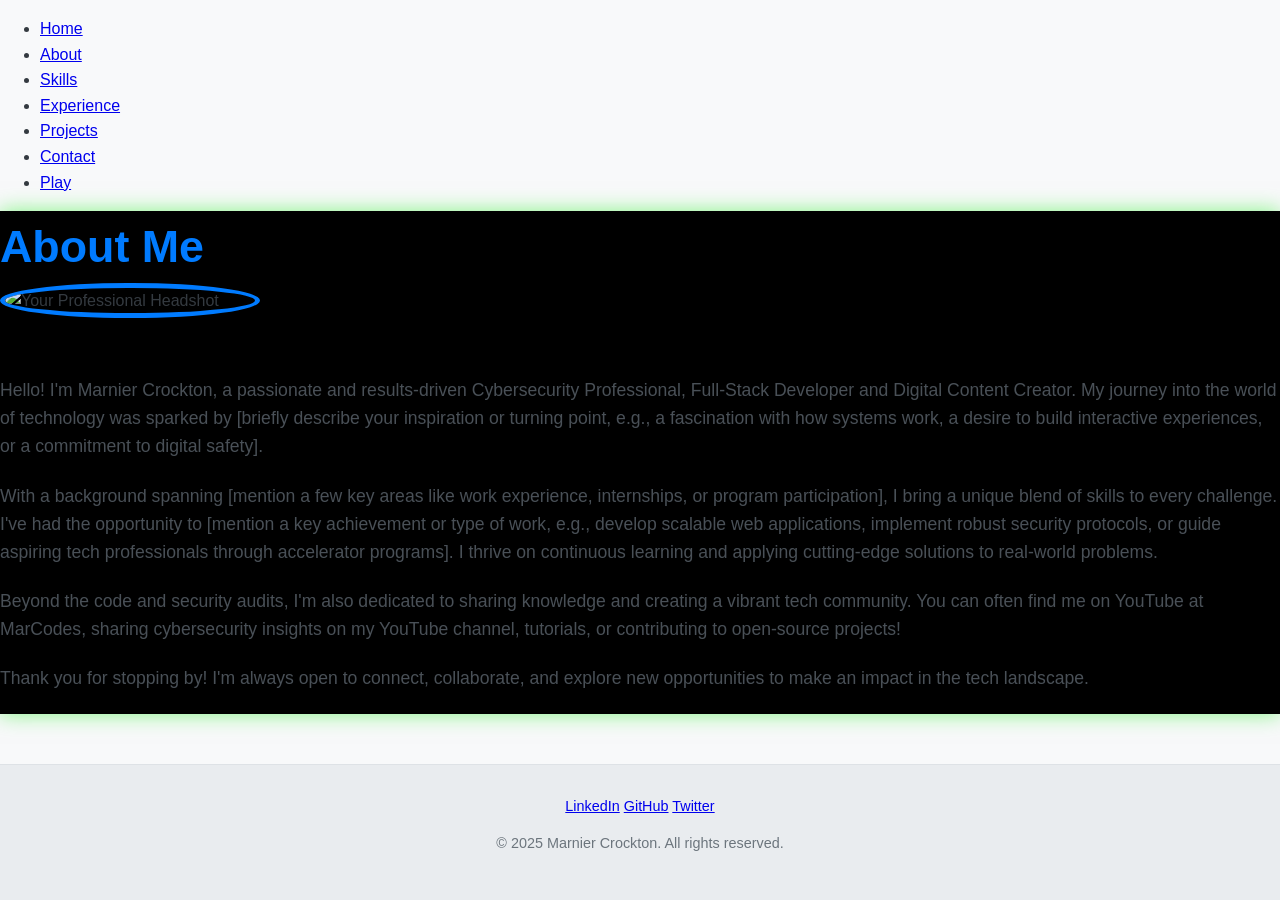
==== about.html @ 7a098f47 "Add files via upload" ====
<!DOCTYPE html>
<html lang="en">
<head>
    <meta charset="UTF-8">
    <meta name="viewport" content="width=device-width, initial-scale=1.0">
    <title>About Me - Marnier Crockton</title>
    <link rel="stylesheet" href="styles.css">
    <link href="https://fonts.googleapis.com/css2?family=Press+Start+2P&display=swap" rel="stylesheet">
    <script src="https://cdn.tailwindcss.com"></script>
</head>
<body class="bg-black text-green-400">
    <nav id="top-nav">
        <ul>
            <li><a href="index.html">Home</a></li>
            <li><a href="about.html">About</a></li> <li><a href="#skills">Skills</a></li>
             <li class="dropdown">
                <a href="#experience">Experience</a>
                <div class="dropdown-content">
                    </div>
            </li>
            <li><a href="#projects">Projects</a></li>
            <li><a href="#contact">Contact</a></li>
             <li><a id="play-game-button" href="#">Play</a></li>
        </ul>
    </nav>

    <div id="pip-boy-screen" class="container" style="background-color: #000; box-shadow: 0 0 20px rgba(15, 240, 15, 0.5);">
        <h1 class="text-2xl font-bold mb-4 header-box">About Me</h1>
        <div class="about-content-flex">
            <img src="/Images/MarValutBoy.png" alt="Your Professional Headshot" class="profile-picture-flex">
            <div class="about-text-flex">
                <p>Hello! I'm Marnier Crockton, a passionate and results-driven Cybersecurity Professional, Full-Stack Developer and Digital Content Creator. My journey into the world of technology was sparked by [briefly describe your inspiration or turning point, e.g., a fascination with how systems work, a desire to build interactive experiences, or a commitment to digital safety].</p>

                <p>With a background spanning [mention a few key areas like work experience, internships, or program participation], I bring a unique blend of skills to every challenge. I've had the opportunity to [mention a key achievement or type of work, e.g., develop scalable web applications, implement robust security protocols, or guide aspiring tech professionals through accelerator programs]. I thrive on continuous learning and applying cutting-edge solutions to real-world problems.</p>

                <p>Beyond the code and security audits, I'm also dedicated to sharing knowledge and creating a vibrant tech community. You can often find me on YouTube at MarCodes, sharing cybersecurity insights on my YouTube channel, tutorials, or contributing to open-source projects!</p>

                <p>Thank you for stopping by! I'm always open to connect, collaborate, and explore new opportunities to make an impact in the tech landscape.</p>
            </div>
        </div>
    </div>

    <footer id="footer">
        <div id="footer-links">
            <a href="https://www.linkedin.com/in/your-linkedin-profile" target="_blank" rel="noopener noreferrer">LinkedIn</a>
            <a href="https://github.com/your-github-profile" target="_blank" rel="noopener noreferrer">GitHub</a>
            <a href="https://twitter.com/your-twitter-profile" target="_blank" rel="noopener noreferrer">Twitter</a>
        </div>
        <p>&copy; 2025 Marnier Crockton. All rights reserved.</p>
    </footer>

    <script>
        const gameButton = document.getElementById('play-game-button');
        if (gameButton) { // Check if the button exists on this page
            gameButton.addEventListener('click', () => {
                alert('Loading Game...'); // Placeholder for game logic
            });
        }
    </script>
</body>
</html>
---- styles.css ----
/* Basic Reset & Body Styles */
body {
    margin: 0;
    padding: 0;
    font-family: 'Segoe UI', Tahoma, Geneva, Verdana, sans-serif; /* Modern, clean font */
    line-height: 1.6;
    background-color: #f8f9fa; /* Light background */
    color: #343a40; /* Dark gray text */
    -webkit-font-smoothing: antialiased; /* Better font rendering */
    -moz-osx-font-smoothing: grayscale;
}

/* Header Styling */
header {
    text-align: center;
    padding: 40px 20px;
    background-color: #e9ecef; /* Slightly darker header background */
    margin-bottom: 30px;
    border-bottom: 1px solid #dee2e6;
}

h1 {
    color: #007bff; /* Primary blue for heading */
    font-size: 2.8em; /* Larger, more prominent heading */
    margin: 0;
}

/* Main About Section Container */
.about-section {
    max-width: 960px; /* Wider content area */
    margin: 0 auto; /* Center the section */
    padding: 30px;
    background-color: #ffffff; /* White background for the content box */
    border-radius: 12px; /* More rounded corners */
    box-shadow: 0 4px 20px rgba(0, 0, 0, 0.08); /* More pronounced shadow */
}

/* Flexbox Container for Image and Text */
.about-content-flex {
    display: flex; /* Activate Flexbox */
    align-items: flex-start; /* Align items to the top (picture and text start at the same line) */
    gap: 40px; /* More space between the image and the text for better readability */
    flex-wrap: wrap; /* Allows items to wrap onto the next line on smaller screens */
}

/* Profile Picture Styling */
.profile-picture-flex {
    flex-shrink: 0; /* Prevents the image from shrinking smaller than its defined width */
    width: 250px; /* Slightly larger image for visual presence */
    height: auto; /* Maintain aspect ratio */
    border-radius: 50%; /* Make it perfectly circular */
    object-fit: cover; /* Ensures the image covers the area without distortion */
    border: 5px solid #007bff; /* A border around the picture */
    box-shadow: 0 4px 10px rgba(0, 0, 0, 0.15); /* Nice shadow for the picture */
}

/* About Text Styling */
.about-text-flex {
    flex-grow: 1; /* Allows the text div to take up all remaining available space */
    min-width: 300px; /* Ensures text has a minimum width before wrapping */
}

.about-text-flex p {
    margin-bottom: 1.2em; /* More space between paragraphs */
    text-align: left; /* Keep text left-aligned for standard readability */
    font-size: 1.1em; /* Slightly larger font size for readability */
    color: #495057; /* Slightly lighter text color */
}

/* Responsive Adjustments for Smaller Screens (Mobile First Approach) */
@media (max-width: 768px) {
    .about-content-flex {
        flex-direction: column; /* Stack items vertically on smaller screens */
        align-items: center; /* Center the image and text horizontally */
        text-align: center; /* Center text within the section on mobile */
        gap: 25px; /* Adjust gap when stacked */
    }

    .profile-picture-flex {
        width: 180px; /* Adjust image size for mobile */
        border-width: 3px; /* Thinner border for mobile */
    }

    .about-text-flex p {
        text-align: center; /* Center text on mobile */
        font-size: 1em; /* Standard font size for mobile */
    }

    h1 {
        font-size: 2em; /* Smaller heading on mobile */
    }

    .about-section {
        padding: 20px; /* Reduce padding on smaller screens */
    }
}

@media (max-width: 480px) {
    .profile-picture-flex {
        width: 150px; /* Even smaller image for very small screens */
    }
}

/* Footer Styling (Optional) */
footer {
    text-align: center;
    padding: 30px 20px;
    margin-top: 50px;
    background-color: #e9ecef;
    color: #6c757d;
    font-size: 0.9em;
    border-top: 1px solid #dee2e6;
}
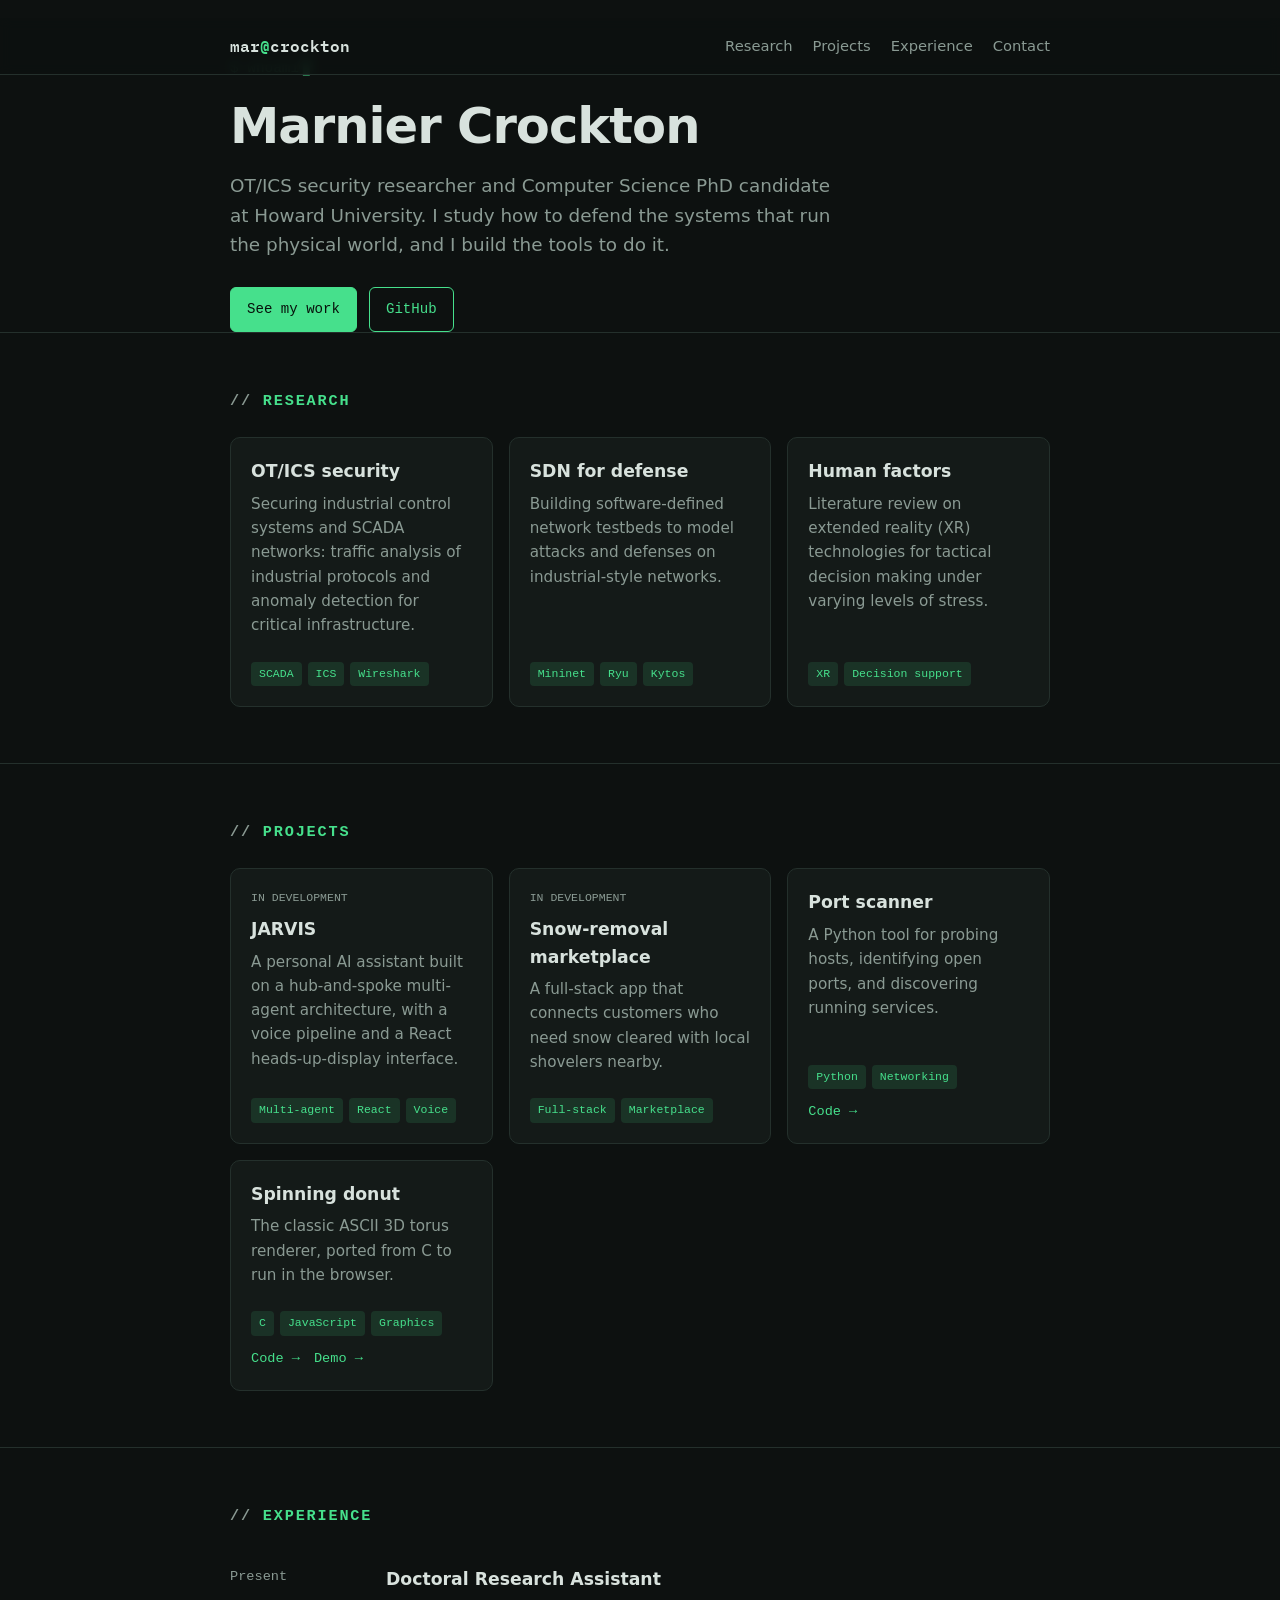
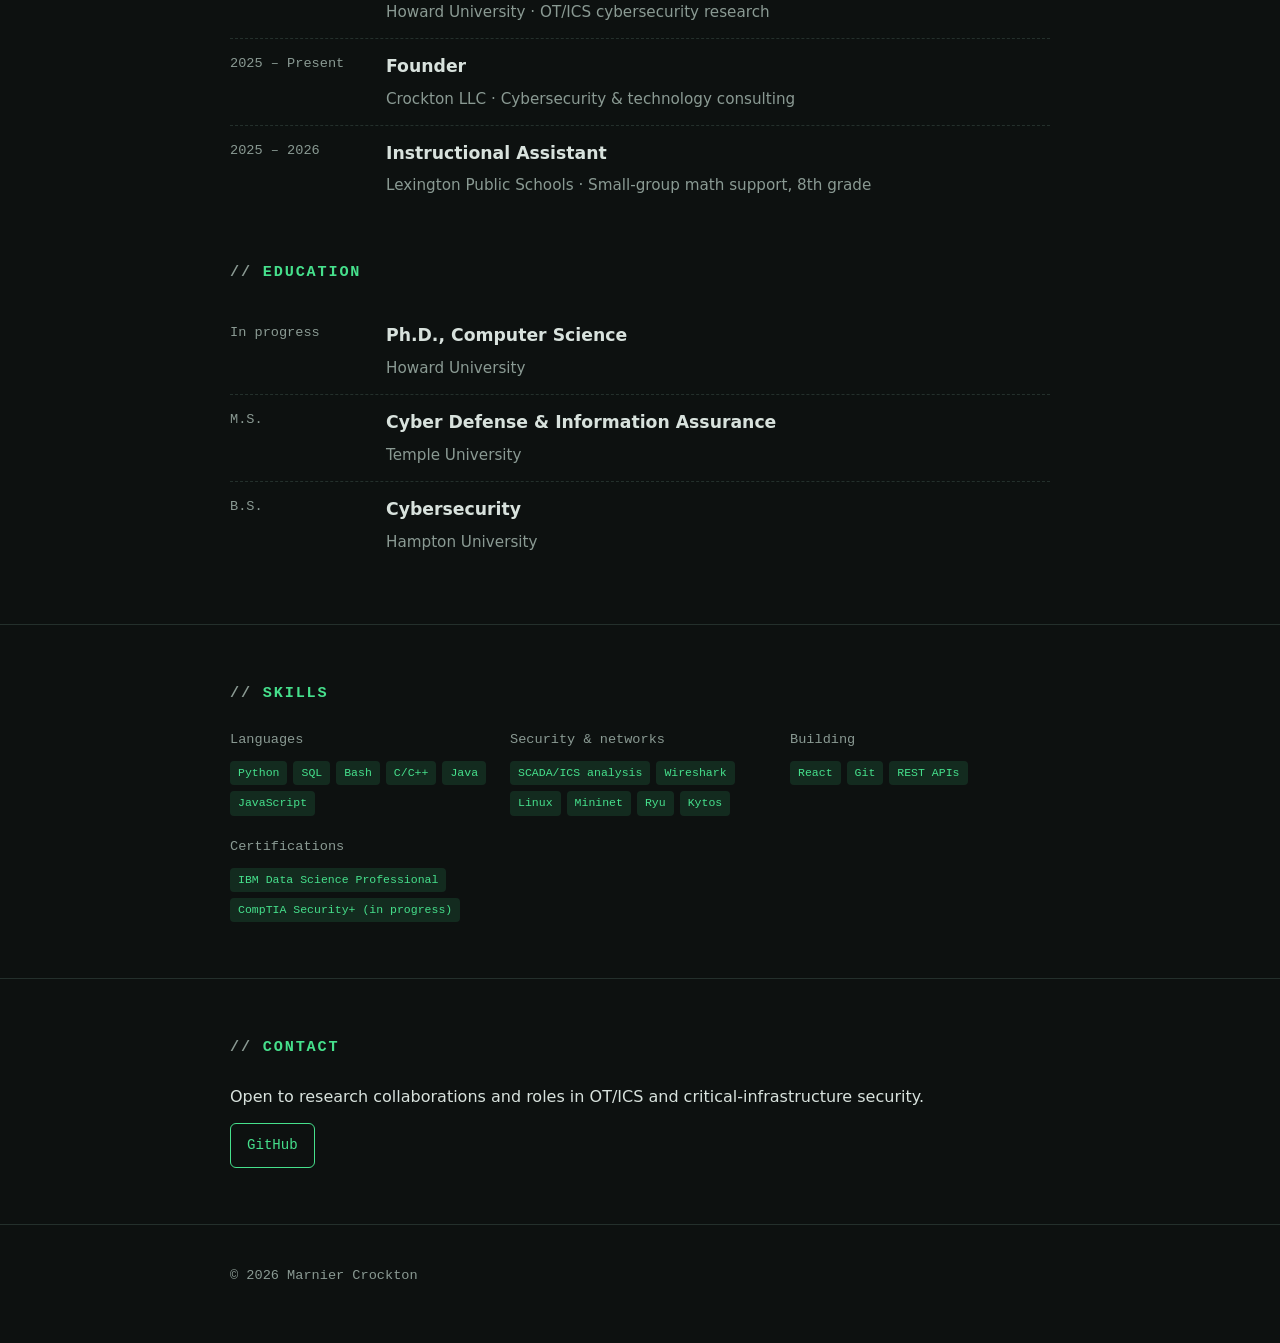
==== commit b7464b6d: "Rebuild portfolio as a single professional page Replace placeholder/lorem ipsum content and third-pa" ====
--- a/about.html
+++ b/about.html
@@ -1,61 +1,3 @@
 <!DOCTYPE html>
-<html lang="en">
-<head>
-    <meta charset="UTF-8">
-    <meta name="viewport" content="width=device-width, initial-scale=1.0">
-    <title>About Me - Marnier Crockton</title>
-    <link rel="stylesheet" href="styles.css">
-    <link href="https://fonts.googleapis.com/css2?family=Press+Start+2P&display=swap" rel="stylesheet">
-    <script src="https://cdn.tailwindcss.com"></script>
-</head>
-<body class="bg-black text-green-400">
-    <nav id="top-nav">
-        <ul>
-            <li><a href="index.html">Home</a></li>
-            <li><a href="about.html">About</a></li> <li><a href="#skills">Skills</a></li>
-             <li class="dropdown">
-                <a href="#experience">Experience</a>
-                <div class="dropdown-content">
-                    </div>
-            </li>
-            <li><a href="#projects">Projects</a></li>
-            <li><a href="#contact">Contact</a></li>
-             <li><a id="play-game-button" href="#">Play</a></li>
-        </ul>
-    </nav>
-
-    <div id="pip-boy-screen" class="container" style="background-color: #000; box-shadow: 0 0 20px rgba(15, 240, 15, 0.5);">
-        <h1 class="text-2xl font-bold mb-4 header-box">About Me</h1>
-        <div class="about-content-flex">
-            <img src="/Images/MarValutBoy.png" alt="Your Professional Headshot" class="profile-picture-flex">
-            <div class="about-text-flex">
-                <p>Hello! I'm Marnier Crockton, a passionate and results-driven Cybersecurity Professional, Full-Stack Developer and Digital Content Creator. My journey into the world of technology was sparked by [briefly describe your inspiration or turning point, e.g., a fascination with how systems work, a desire to build interactive experiences, or a commitment to digital safety].</p>
-
-                <p>With a background spanning [mention a few key areas like work experience, internships, or program participation], I bring a unique blend of skills to every challenge. I've had the opportunity to [mention a key achievement or type of work, e.g., develop scalable web applications, implement robust security protocols, or guide aspiring tech professionals through accelerator programs]. I thrive on continuous learning and applying cutting-edge solutions to real-world problems.</p>
-
-                <p>Beyond the code and security audits, I'm also dedicated to sharing knowledge and creating a vibrant tech community. You can often find me on YouTube at MarCodes, sharing cybersecurity insights on my YouTube channel, tutorials, or contributing to open-source projects!</p>
-
-                <p>Thank you for stopping by! I'm always open to connect, collaborate, and explore new opportunities to make an impact in the tech landscape.</p>
-            </div>
-        </div>
-    </div>
-
-    <footer id="footer">
-        <div id="footer-links">
-            <a href="https://www.linkedin.com/in/your-linkedin-profile" target="_blank" rel="noopener noreferrer">LinkedIn</a>
-            <a href="https://github.com/your-github-profile" target="_blank" rel="noopener noreferrer">GitHub</a>
-            <a href="https://twitter.com/your-twitter-profile" target="_blank" rel="noopener noreferrer">Twitter</a>
-        </div>
-        <p>&copy; 2025 Marnier Crockton. All rights reserved.</p>
-    </footer>
-
-    <script>
-        const gameButton = document.getElementById('play-game-button');
-        if (gameButton) { // Check if the button exists on this page
-            gameButton.addEventListener('click', () => {
-                alert('Loading Game...'); // Placeholder for game logic
-            });
-        }
-    </script>
-</body>
-</html>+<html lang="en"><head><meta charset="UTF-8"><meta http-equiv="refresh" content="0; url=/#research"><link rel="canonical" href="/#research"><title>Redirecting…</title></head>
+<body><a href="/#research">Continue</a></body></html>
